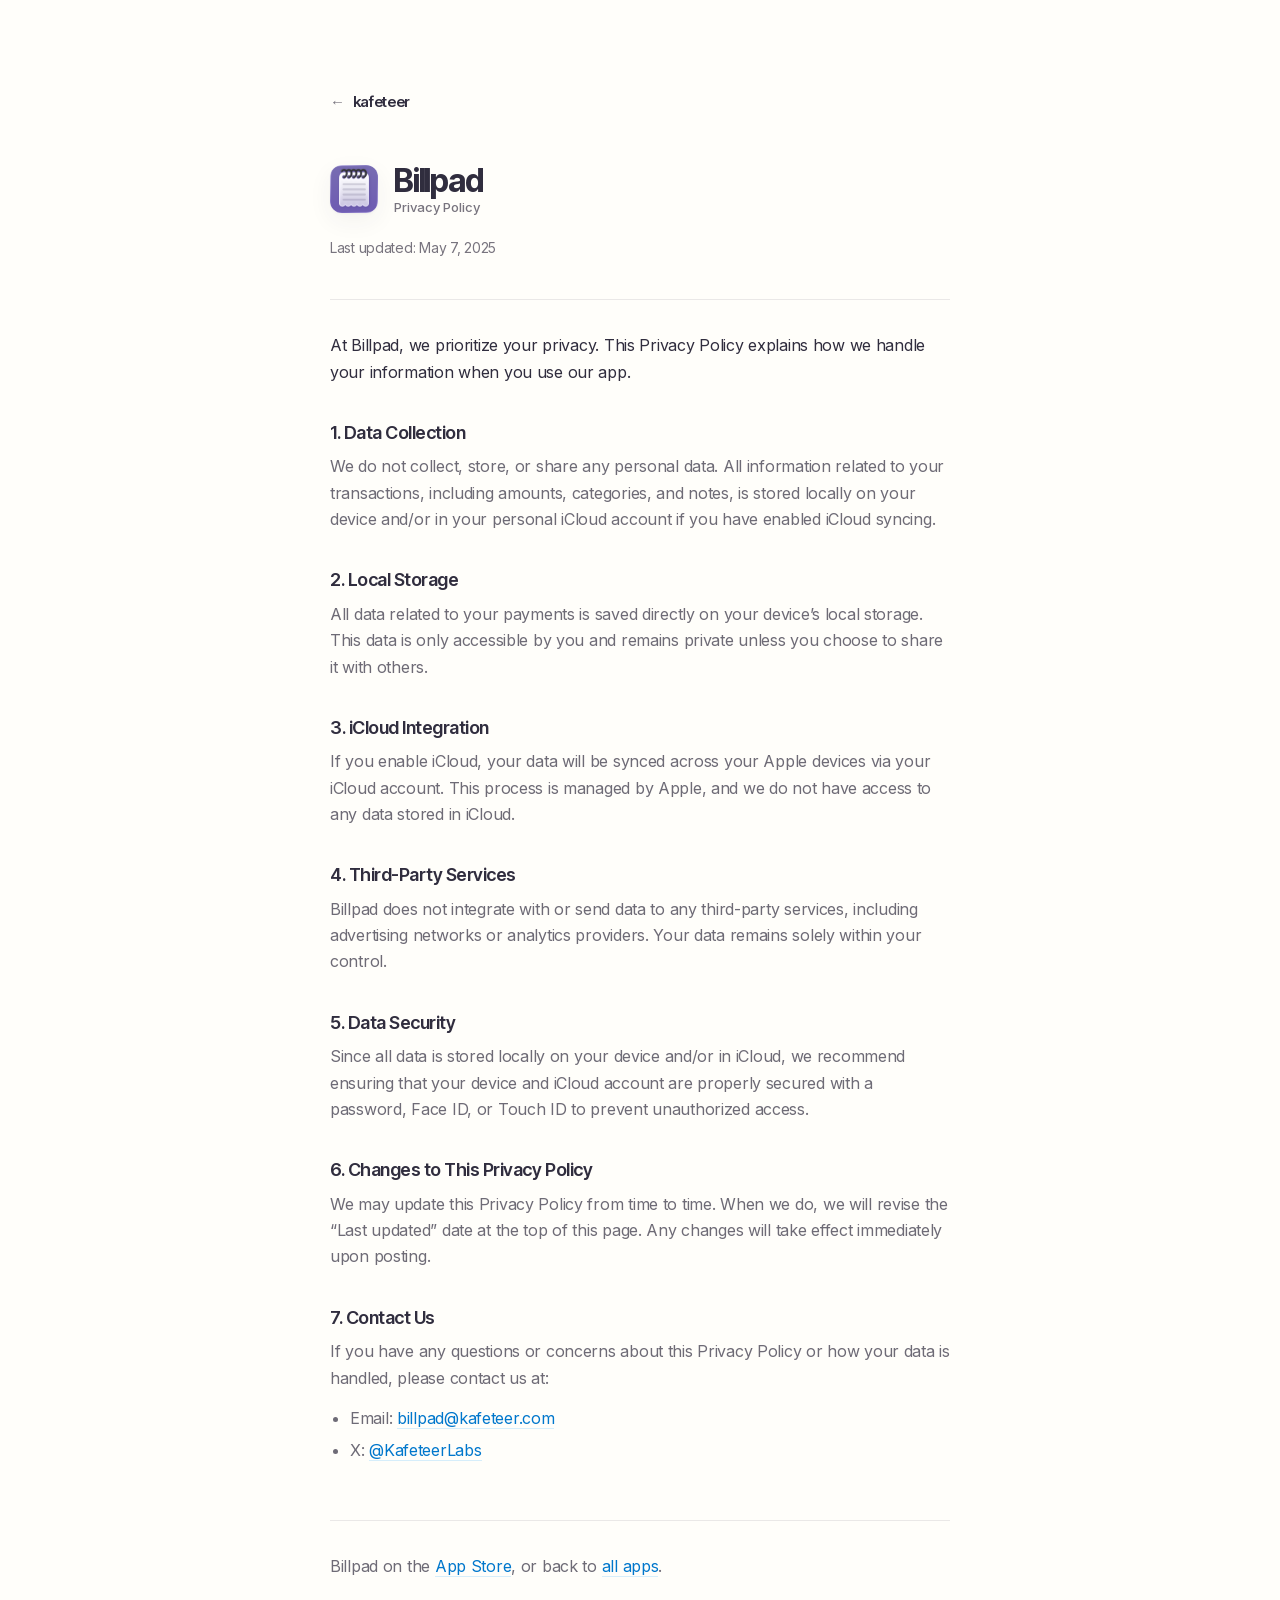
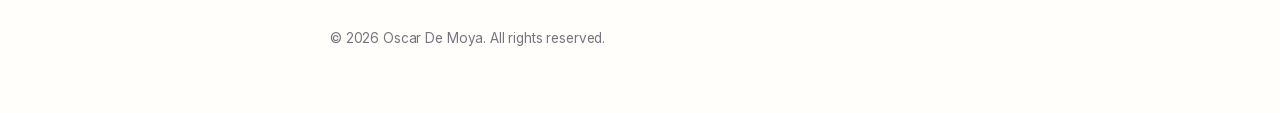
==== billpad/privacy.html @ ed777849 "Point GitHub link at oscardemoya" ====
<!DOCTYPE html>
<html lang="en">
<head>
<meta charset="utf-8">
<meta name="viewport" content="width=device-width, initial-scale=1">
<title>Billpad Privacy Policy — Kafeteer</title>
<meta name="description" content="Billpad does not collect, store, or share any personal data. Everything stays on your device or in your own iCloud account.">
<meta name="theme-color" content="#FFFEFA" media="(prefers-color-scheme: light)">
<meta name="theme-color" content="#141415" media="(prefers-color-scheme: dark)">
<link rel="canonical" href="https://kafeteer.github.io/billpad/privacy.html">
<meta property="og:type" content="article">
<meta property="og:title" content="Billpad Privacy Policy">
<meta property="og:description" content="Billpad does not collect, store, or share any personal data.">
<meta property="og:url" content="https://kafeteer.github.io/billpad/privacy.html">
<meta property="og:image" content="https://kafeteer.github.io/assets/icons/billpad.png">
<link rel="icon" href="../assets/icons/billpad.png">
<link rel="apple-touch-icon" href="../assets/icons/billpad.png">
<link rel="preload" href="../assets/fonts/Inter-latin.woff2" as="font" type="font/woff2" crossorigin>
<link rel="preload" href="../assets/fonts/InterTight-latin.woff2" as="font" type="font/woff2" crossorigin>
<link rel="stylesheet" href="../assets/style.css">
</head>
<body>
<div class="wrap">

  <a class="brand back" href="../"><span class="dot"></span>kafeteer</a>

  <header class="pagehead">
    <img src="../assets/icons/billpad.png" alt="Billpad app icon" width="48" height="48">
    <h1>Billpad<span class="kicker">Privacy Policy</span></h1>
  </header>

  <p class="updated">Last updated: May 7, 2025</p>

  <main class="doc">

    <p class="intro">At Billpad, we prioritize your privacy. This Privacy Policy explains how we handle your information when you use our app.</p>

    <h2>1. Data Collection</h2>
      <p>We do not collect, store, or share any personal data. All information related to your transactions, including amounts, categories, and notes, is stored locally on your device and/or in your personal iCloud account if you have enabled iCloud syncing.</p>

    <h2>2. Local Storage</h2>
      <p>All data related to your payments is saved directly on your device’s local storage. This data is only accessible by you and remains private unless you choose to share it with others.</p>

    <h2>3. iCloud Integration</h2>
      <p>If you enable iCloud, your data will be synced across your Apple devices via your iCloud account. This process is managed by Apple, and we do not have access to any data stored in iCloud.</p>

    <h2>4. Third-Party Services</h2>
      <p>Billpad does not integrate with or send data to any third-party services, including advertising networks or analytics providers. Your data remains solely within your control.</p>

    <h2>5. Data Security</h2>
      <p>Since all data is stored locally on your device and/or in iCloud, we recommend ensuring that your device and iCloud account are properly secured with a password, Face ID, or Touch ID to prevent unauthorized access.</p>

    <h2>6. Changes to This Privacy Policy</h2>
      <p>We may update this Privacy Policy from time to time. When we do, we will revise the “Last updated” date at the top of this page. Any changes will take effect immediately upon posting.</p>

    <h2>7. Contact Us</h2>
    <p>If you have any questions or concerns about this Privacy Policy or how your data is handled, please contact us at:</p>
    <ul>
      <li>Email: <a href="mailto:billpad@kafeteer.com">billpad@kafeteer.com</a></li>
      <li>X: <a href="https://x.com/KafeteerLabs" rel="noopener">@KafeteerLabs</a></li>
    </ul>

  </main>

  <p class="contact">
    Billpad on the <a href="https://apps.apple.com/app/id6448975056" rel="noopener">App&nbsp;Store</a>,
    or back to <a href="../">all apps</a>.
  </p>

  <footer>© <span id="year">2026</span> Oscar De Moya. All rights reserved.</footer>

</div>
<script>document.getElementById("year").textContent = new Date().getFullYear();</script>
</body>
</html>
---- assets/style.css ----
@font-face {
  font-family: 'Inter';
  font-style: normal;
  font-weight: 400 600;
  font-display: swap;
  src: url('fonts/Inter-latin.woff2') format('woff2');
  unicode-range: U+0000-00FF, U+0131, U+0152-0153, U+02BB-02BC, U+02C6, U+02DA, U+02DC, U+0304, U+0308, U+0329, U+2000-206F, U+20AC, U+2122, U+2191, U+2193, U+2212, U+2215, U+FEFF, U+FFFD;
}
@font-face {
  font-family: 'Inter';
  font-style: normal;
  font-weight: 400 600;
  font-display: swap;
  src: url('fonts/Inter-latin-ext.woff2') format('woff2');
  unicode-range: U+0100-02BA, U+02BD-02C5, U+02C7-02CC, U+02CE-02D7, U+02DD-02FF, U+0304, U+0308, U+0329, U+1D00-1DBF, U+1E00-1E9F, U+1EF2-1EFF, U+2020, U+20A0-20AB, U+20AD-20C0, U+2113, U+2C60-2C7F, U+A720-A7FF;
}
@font-face {
  font-family: 'Inter Tight';
  font-style: normal;
  font-weight: 600 700;
  font-display: swap;
  src: url('fonts/InterTight-latin.woff2') format('woff2');
  unicode-range: U+0000-00FF, U+0131, U+0152-0153, U+02BB-02BC, U+02C6, U+02DA, U+02DC, U+0304, U+0308, U+0329, U+2000-206F, U+20AC, U+2122, U+2191, U+2193, U+2212, U+2215, U+FEFF, U+FFFD;
}
@font-face {
  font-family: 'Inter Tight';
  font-style: normal;
  font-weight: 600 700;
  font-display: swap;
  src: url('fonts/InterTight-latin-ext.woff2') format('woff2');
  unicode-range: U+0100-02BA, U+02BD-02C5, U+02C7-02CC, U+02CE-02D7, U+02DD-02FF, U+0304, U+0308, U+0329, U+1D00-1DBF, U+1E00-1E9F, U+1EF2-1EFF, U+2020, U+20A0-20AB, U+20AD-20C0, U+2113, U+2C60-2C7F, U+A720-A7FF;
}

:root {
  --bg: #FFFEFA;
  --surface: #F7F6F2;
  --ink: #302D3E;
  --muted: #6E6B76;
  --faint: #78747E;
  --line: rgba(48, 45, 62, 0.10);
  --accent: #0099FF;
  --link: #0077CC;
  --accent-soft: rgba(0, 153, 255, 0.16);
  --shadow: 0 1px 2px rgba(48, 45, 62, 0.04), 0 8px 24px rgba(48, 45, 62, 0.06);
  --radius-lg: 20px;
  --radius-md: 14px;
}

@media (prefers-color-scheme: dark) {
  :root {
    --bg: #141415;
    --surface: #2E2C37;
    --ink: #FFFEFA;
    --muted: #BFBCC2;
    --faint: #918D96;
    --line: rgba(255, 254, 250, 0.10);
    --accent: #4DB8FF;
    --link: #4DB8FF;
    --accent-soft: rgba(77, 184, 255, 0.22);
    --shadow: 0 1px 2px rgba(0, 0, 0, 0.30), 0 8px 24px rgba(0, 0, 0, 0.35);
  }
}

* { box-sizing: border-box; }

html { -webkit-text-size-adjust: 100%; }

body {
  margin: 0;
  padding: 0 24px;
  background: var(--bg);
  color: var(--ink);
  font-family: "Inter", -apple-system, BlinkMacSystemFont, "Segoe UI", sans-serif;
  font-size: 16px;
  line-height: 1.65;
  letter-spacing: -0.28px;
  font-feature-settings: "cv11", "ss01";
  -webkit-font-smoothing: antialiased;
}

.wrap {
  max-width: 620px;
  margin: 0 auto;
  padding: 88px 0 64px;
}

.brand {
  display: inline-flex;
  align-items: center;
  gap: 8px;
  font-family: "Inter Tight", "Inter", sans-serif;
  font-weight: 600;
  font-size: 15px;
  letter-spacing: -0.32px;
  color: var(--ink);
  text-decoration: none;
}

.brand .dot {
  width: 8px;
  height: 8px;
  border-radius: 50%;
  background: var(--accent);
}

.brand.back .dot { display: none; }

.brand.back::before {
  content: "←";
  color: var(--faint);
  transition: color 0.15s ease, transform 0.15s ease;
}

.brand.back:hover::before { color: var(--link); transform: translateX(-2px); }

h1 {
  margin: 56px 0 0;
  font-family: "Inter Tight", "Inter", sans-serif;
  font-weight: 700;
  font-size: 44px;
  line-height: 1.1;
  letter-spacing: -2px;
}

.lede {
  margin: 20px 0 0;
  max-width: 52ch;
  color: var(--muted);
  font-size: 17px;
  letter-spacing: -0.32px;
}

a { color: var(--link); }

.lede a, .contact a, footer a, .doc a {
  color: var(--link);
  text-decoration: none;
  border-bottom: 1px solid var(--accent-soft);
  transition: border-color 0.15s ease;
}

.lede a:hover, .contact a:hover, footer a:hover, .doc a:hover { border-color: var(--link); }

.eyebrow {
  margin: 56px 0 18px;
  font-family: "Inter Tight", "Inter", sans-serif;
  font-size: 11px;
  font-weight: 600;
  letter-spacing: 1.2px;
  text-transform: uppercase;
  color: var(--faint);
}

.apps {
  display: flex;
  flex-direction: column;
  gap: 8px;
}

.app {
  display: flex;
  align-items: center;
  gap: 18px;
  padding: 16px;
  margin: 0 -16px;
  border-radius: var(--radius-lg);
  text-decoration: none;
  color: inherit;
  transition: background 0.18s ease, transform 0.18s ease;
}

.app:hover {
  background: var(--surface);
  transform: translateY(-1px);
}

.app img {
  width: 56px;
  height: 56px;
  flex: 0 0 56px;
  border-radius: var(--radius-md);
  box-shadow: var(--shadow);
  background: var(--surface);
}

.app .meta { display: block; min-width: 0; flex: 1; }

.app .name {
  display: block;
  font-family: "Inter Tight", "Inter", sans-serif;
  font-weight: 600;
  font-size: 17px;
  letter-spacing: -0.44px;
  line-height: 1.35;
}

.app .tag {
  display: block;
  color: var(--muted);
  font-size: 14.5px;
  letter-spacing: -0.28px;
  line-height: 1.45;
}

.app .arrow {
  flex: 0 0 auto;
  color: var(--faint);
  font-size: 18px;
  opacity: 0;
  transform: translateX(-4px);
  transition: opacity 0.18s ease, transform 0.18s ease, color 0.18s ease;
}

.app:hover .arrow {
  opacity: 1;
  transform: translateX(0);
  color: var(--link);
}

.app:focus-visible, .brand:focus-visible, a:focus-visible {
  outline: 2px solid var(--link);
  outline-offset: 3px;
  border-radius: 6px;
}

.contact {
  margin: 56px 0 0;
  padding-top: 32px;
  border-top: 1px solid var(--line);
  color: var(--muted);
  font-size: 16px;
}

footer {
  margin-top: 48px;
  color: var(--faint);
  font-size: 13.5px;
  letter-spacing: -0.14px;
}

footer .legal {
  margin: 0 0 6px;
}

footer .legal a {
  color: var(--faint);
  border-bottom-color: var(--line);
}

footer .legal a:hover { color: var(--link); border-bottom-color: var(--link); }

footer .sep { opacity: 0.5; margin: 0 6px; }

.pagehead {
  display: flex;
  align-items: center;
  gap: 16px;
  margin: 48px 0 0;
}

.pagehead img {
  width: 48px;
  height: 48px;
  flex: 0 0 48px;
  border-radius: 12px;
  box-shadow: var(--shadow);
  background: var(--surface);
}

.pagehead h1 {
  margin: 0;
  font-size: 32px;
  letter-spacing: -1.2px;
}

.pagehead .kicker {
  display: block;
  font-family: "Inter", sans-serif;
  font-size: 13px;
  font-weight: 500;
  letter-spacing: 0;
  color: var(--faint);
  line-height: 1.4;
}

.updated {
  margin: 20px 0 0;
  font-size: 14px;
  color: var(--faint);
}

.doc {
  margin-top: 40px;
  padding-top: 32px;
  border-top: 1px solid var(--line);
}

.doc h2 {
  margin: 36px 0 8px;
  font-family: "Inter Tight", "Inter", sans-serif;
  font-weight: 600;
  font-size: 18px;
  letter-spacing: -0.48px;
  line-height: 1.35;
}

.doc h2:first-child { margin-top: 0; }

.doc p {
  margin: 0 0 14px;
  color: var(--muted);
  letter-spacing: -0.28px;
}

.doc ul {
  margin: 0 0 14px;
  padding-left: 20px;
  color: var(--muted);
}

.doc li { margin-bottom: 6px; }

.doc .intro { color: var(--ink); }

@media (max-width: 520px) {
  .wrap { padding: 56px 0 48px; }
  h1 { font-size: 34px; letter-spacing: -1.2px; }
  .lede { font-size: 16px; }
  .app { gap: 14px; padding: 14px 12px; margin: 0 -12px; }
  .app img { width: 48px; height: 48px; flex-basis: 48px; }
  .app .arrow { display: none; }
  .pagehead { gap: 14px; }
  .pagehead img { width: 40px; height: 40px; flex-basis: 40px; }
  .pagehead h1 { font-size: 26px; letter-spacing: -0.8px; }
}

@media (prefers-reduced-motion: reduce) {
  * { transition: none !important; }
}

@media print {
  body { padding: 0; color: #000; background: #fff; }
  .brand, footer { display: none; }
  .doc p, .doc ul { color: #222; }
}
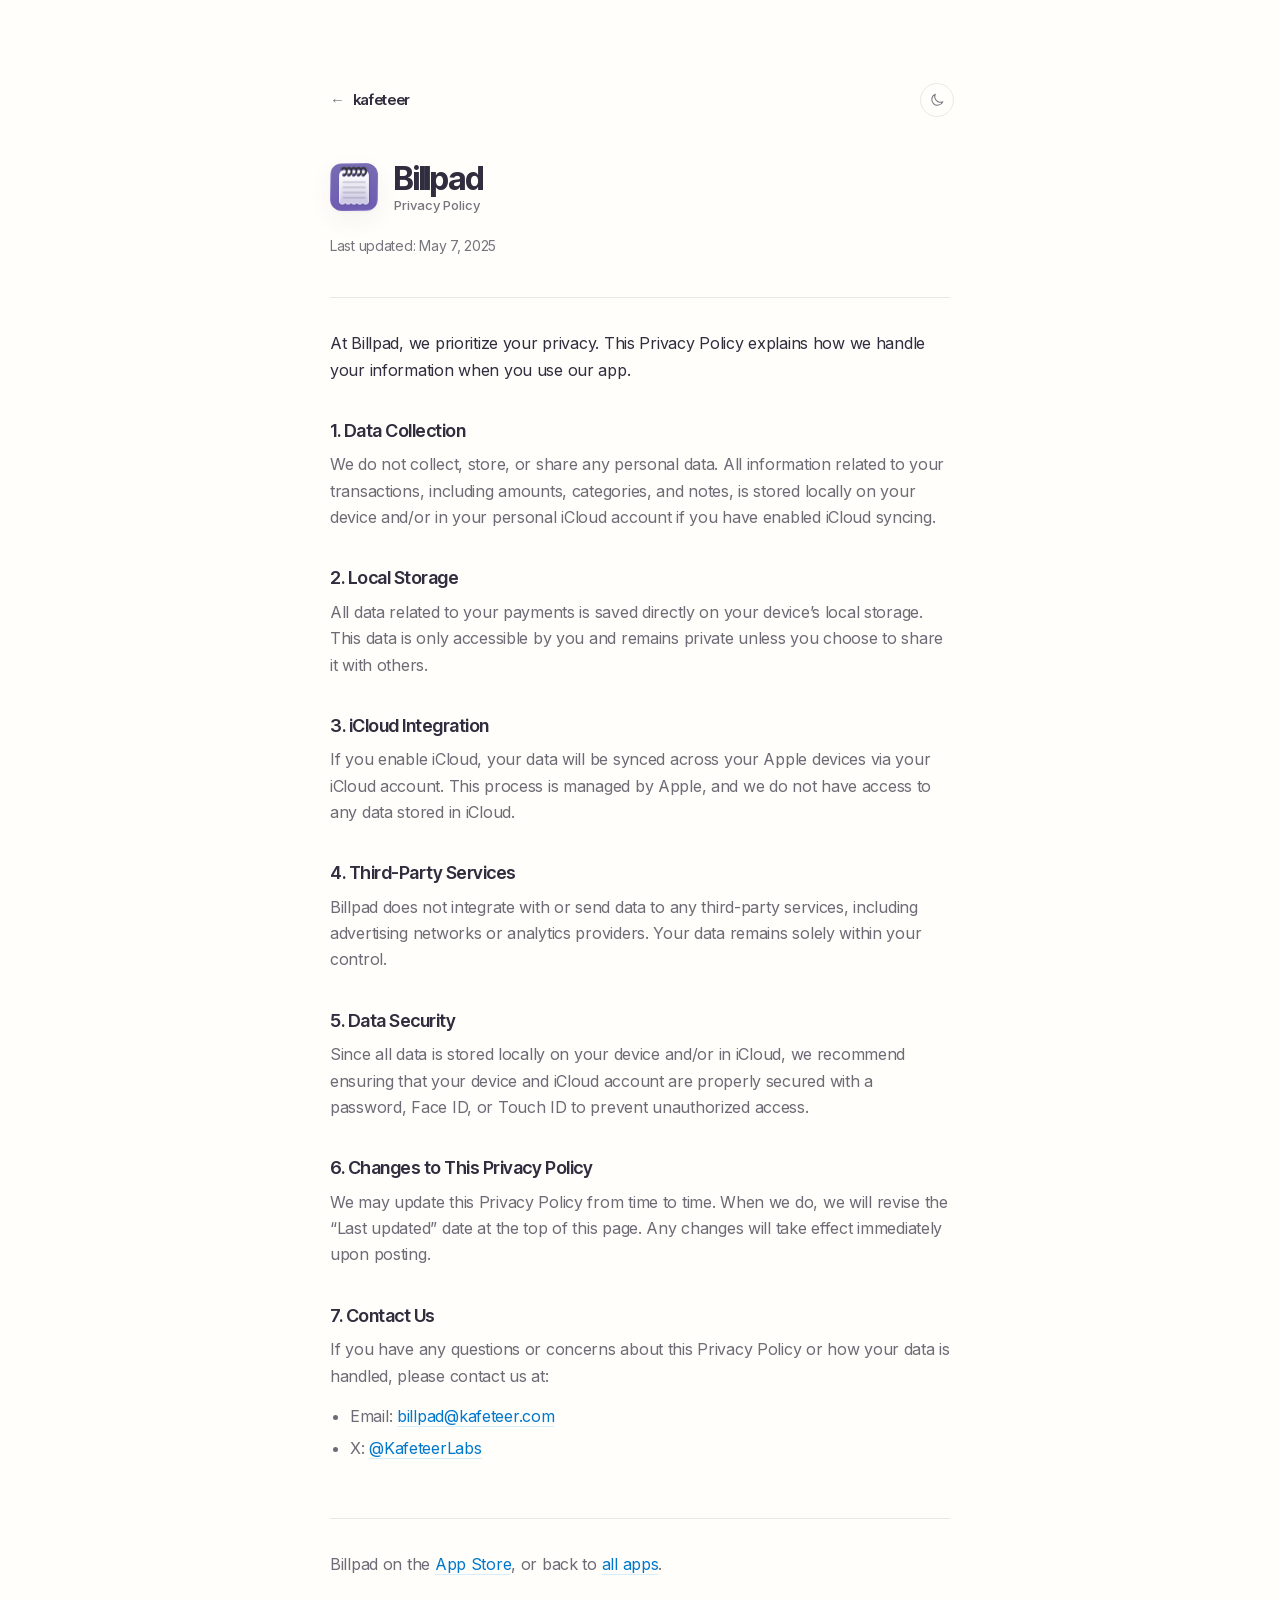
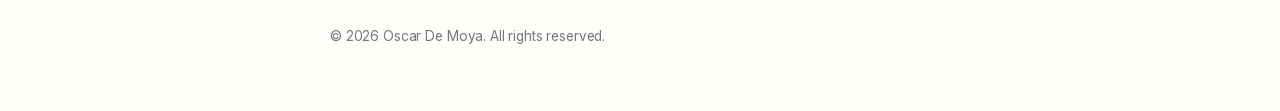
==== commit 281843fc: "Add dark/light mode toggle" ====
--- a/billpad/privacy.html
+++ b/billpad/privacy.html
@@ -18,11 +18,18 @@
 <link rel="preload" href="../assets/fonts/Inter-latin.woff2" as="font" type="font/woff2" crossorigin>
 <link rel="preload" href="../assets/fonts/InterTight-latin.woff2" as="font" type="font/woff2" crossorigin>
 <link rel="stylesheet" href="../assets/style.css">
+<script src="../assets/theme.js"></script>
 </head>
 <body>
 <div class="wrap">
 
-  <a class="brand back" href="../"><span class="dot"></span>kafeteer</a>
+  <div class="topbar">
+    <a class="brand back" href="../"><span class="dot"></span>kafeteer</a>
+    <button class="theme-toggle" type="button" aria-label="Switch to dark mode" title="Switch to dark mode" aria-pressed="false">
+      <svg class="icon-sun" viewBox="0 0 24 24" aria-hidden="true"><circle cx="12" cy="12" r="4.2"/><path d="M12 2.4v2.3M12 19.3v2.3M4.7 12H2.4M21.6 12h-2.3M6.84 6.84 5.22 5.22M18.78 18.78l-1.62-1.62M17.16 6.84l1.62-1.62M5.22 18.78l1.62-1.62"/></svg>
+      <svg class="icon-moon" viewBox="0 0 24 24" aria-hidden="true"><path d="M20.7 14.6A8.6 8.6 0 0 1 9.4 3.3 8.6 8.6 0 1 0 20.7 14.6Z"/></svg>
+    </button>
+  </div>
 
   <header class="pagehead">
     <img src="../assets/icons/billpad.png" alt="Billpad app icon" width="48" height="48">
--- a/assets/style.css
+++ b/assets/style.css
@@ -31,7 +31,9 @@
   unicode-range: U+0100-02BA, U+02BD-02C5, U+02C7-02CC, U+02CE-02D7, U+02DD-02FF, U+0304, U+0308, U+0329, U+1D00-1DBF, U+1E00-1E9F, U+1EF2-1EFF, U+2020, U+20A0-20AB, U+20AD-20C0, U+2113, U+2C60-2C7F, U+A720-A7FF;
 }
 
+/* Light palette — the default, and the forced choice when [data-theme="light"]. */
 :root {
+  color-scheme: light;
   --bg: #FFFEFA;
   --surface: #F7F6F2;
   --ink: #302D3E;
@@ -46,8 +48,25 @@
   --radius-md: 14px;
 }
 
+/* Dark palette — explicitly picked with the toggle. */
+:root[data-theme="dark"] {
+  color-scheme: dark;
+  --bg: #141415;
+  --surface: #2E2C37;
+  --ink: #FFFEFA;
+  --muted: #BFBCC2;
+  --faint: #918D96;
+  --line: rgba(255, 254, 250, 0.10);
+  --accent: #4DB8FF;
+  --link: #4DB8FF;
+  --accent-soft: rgba(77, 184, 255, 0.22);
+  --shadow: 0 1px 2px rgba(0, 0, 0, 0.30), 0 8px 24px rgba(0, 0, 0, 0.35);
+}
+
+/* Dark palette — inherited from the OS, unless light was explicitly picked. */
 @media (prefers-color-scheme: dark) {
-  :root {
+  :root:not([data-theme="light"]) {
+    color-scheme: dark;
     --bg: #141415;
     --surface: #2E2C37;
     --ink: #FFFEFA;
@@ -84,6 +103,66 @@
   padding: 88px 0 64px;
 }
 
+.topbar {
+  display: flex;
+  align-items: center;
+  justify-content: space-between;
+  gap: 16px;
+}
+
+.theme-toggle {
+  -webkit-appearance: none;
+  appearance: none;
+  display: inline-flex;
+  align-items: center;
+  justify-content: center;
+  flex: 0 0 auto;
+  width: 34px;
+  height: 34px;
+  margin: -6px -4px -6px 0;
+  padding: 0;
+  border: 1px solid var(--line);
+  border-radius: 50%;
+  background: transparent;
+  color: var(--faint);
+  cursor: pointer;
+  transition: background 0.18s ease, color 0.18s ease, border-color 0.18s ease;
+}
+
+.theme-toggle:hover {
+  background: var(--surface);
+  border-color: var(--link);
+  color: var(--link);
+}
+
+.theme-toggle:focus-visible {
+  outline: 2px solid var(--link);
+  outline-offset: 3px;
+}
+
+.theme-toggle svg {
+  width: 16px;
+  height: 16px;
+  display: block;
+  fill: none;
+  stroke: currentColor;
+  stroke-width: 1.6;
+  stroke-linecap: round;
+  stroke-linejoin: round;
+}
+
+/* Show the icon of the theme the button will switch *to*. */
+.theme-toggle .icon-sun { display: none; }
+.theme-toggle .icon-moon { display: block; }
+
+:root[data-theme="dark"] .theme-toggle .icon-sun { display: block; }
+:root[data-theme="dark"] .theme-toggle .icon-moon { display: none; }
+
+@media (prefers-color-scheme: dark) {
+  :root:not([data-theme="light"]) .theme-toggle .icon-sun { display: block; }
+  :root:not([data-theme="light"]) .theme-toggle .icon-moon { display: none; }
+}
+
 .brand {
   display: inline-flex;
   align-items: center;
@@ -340,6 +419,6 @@
 
 @media print {
   body { padding: 0; color: #000; background: #fff; }
-  .brand, footer { display: none; }
+  .topbar, .brand, .theme-toggle, footer { display: none; }
   .doc p, .doc ul { color: #222; }
 }
